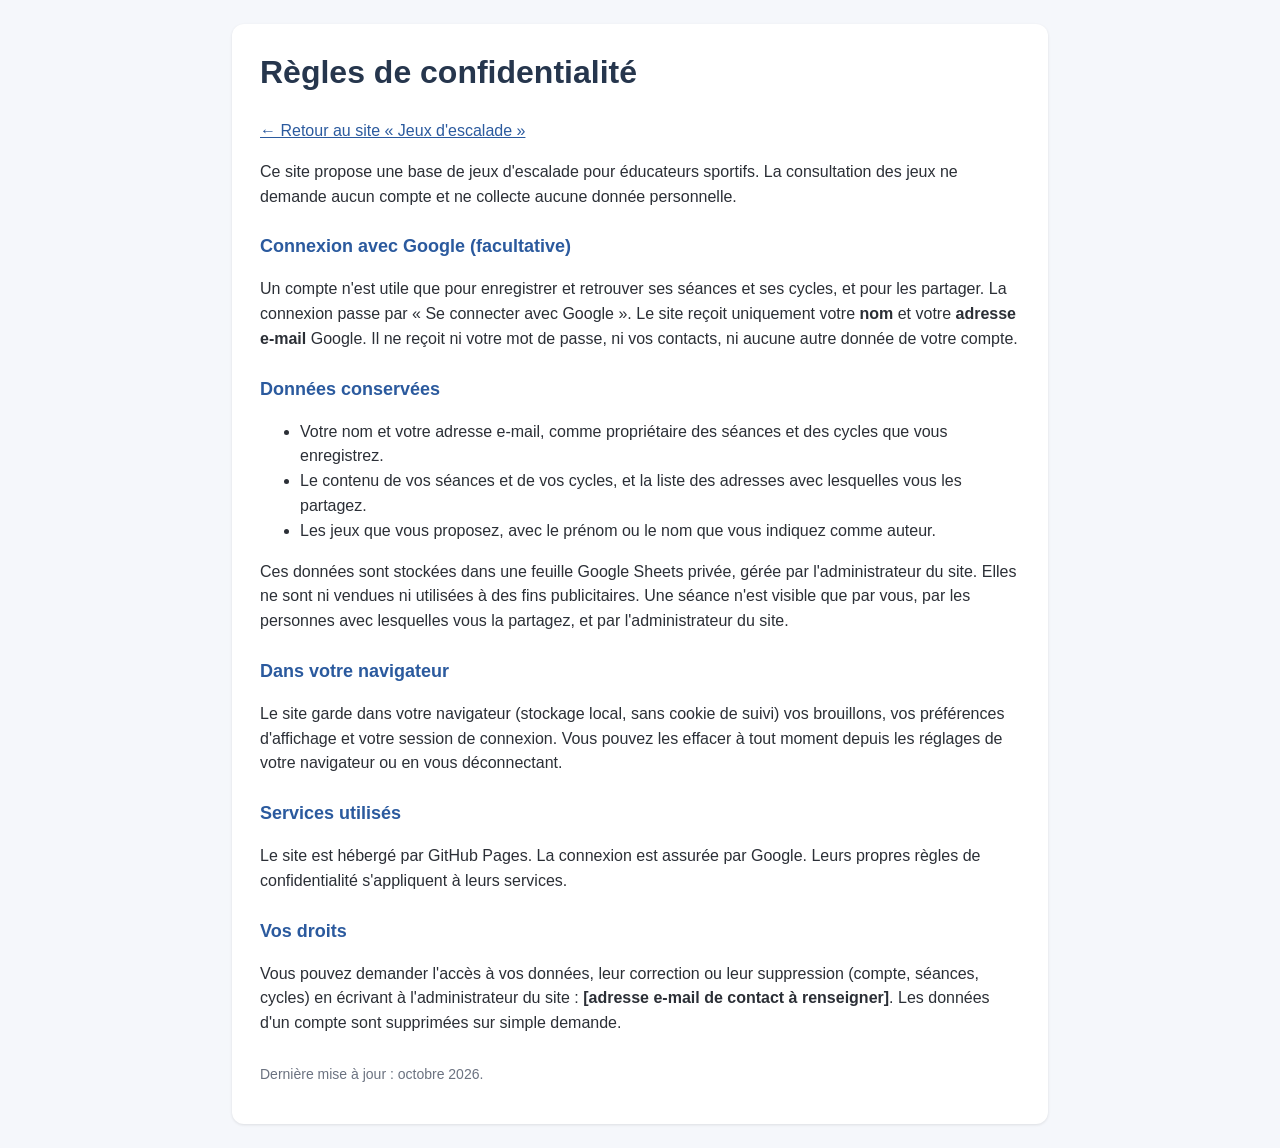
==== confidentialite.html @ f407435d "Site v41" ====
<!doctype html>
<html lang="fr">
<head>
<meta charset="utf-8">
<meta name="viewport" content="width=device-width,initial-scale=1">
<title>Confidentialité — Jeux d'escalade</title>
<style>
  body{font:16px/1.55 Calibri,Carlito,Arial,sans-serif;color:#2B2F36;background:#F5F7FB;margin:0;padding:24px 16px}
  main{max-width:760px;margin:0 auto;background:#fff;border-radius:12px;padding:24px 28px;box-shadow:0 1px 3px rgba(0,0,0,.1)}
  h1{margin-top:0;color:#26364D} h2{color:#2B5A9E;font-size:18px;margin-top:24px}
  a{color:#2B5A9E}
</style>
</head>
<body>
<main>
<h1>Règles de confidentialité</h1>
<p><a href="./">← Retour au site « Jeux d'escalade »</a></p>
<p>Ce site propose une base de jeux d'escalade pour éducateurs sportifs. La consultation des jeux ne demande aucun compte et ne collecte aucune donnée personnelle.</p>

<h2>Connexion avec Google (facultative)</h2>
<p>Un compte n'est utile que pour enregistrer et retrouver ses séances et ses cycles, et pour les partager. La connexion passe par « Se connecter avec Google ». Le site reçoit uniquement votre <b>nom</b> et votre <b>adresse e-mail</b> Google. Il ne reçoit ni votre mot de passe, ni vos contacts, ni aucune autre donnée de votre compte.</p>

<h2>Données conservées</h2>
<ul>
  <li>Votre nom et votre adresse e-mail, comme propriétaire des séances et des cycles que vous enregistrez.</li>
  <li>Le contenu de vos séances et de vos cycles, et la liste des adresses avec lesquelles vous les partagez.</li>
  <li>Les jeux que vous proposez, avec le prénom ou le nom que vous indiquez comme auteur.</li>
</ul>
<p>Ces données sont stockées dans une feuille Google Sheets privée, gérée par l'administrateur du site. Elles ne sont ni vendues ni utilisées à des fins publicitaires. Une séance n'est visible que par vous, par les personnes avec lesquelles vous la partagez, et par l'administrateur du site.</p>

<h2>Dans votre navigateur</h2>
<p>Le site garde dans votre navigateur (stockage local, sans cookie de suivi) vos brouillons, vos préférences d'affichage et votre session de connexion. Vous pouvez les effacer à tout moment depuis les réglages de votre navigateur ou en vous déconnectant.</p>

<h2>Services utilisés</h2>
<p>Le site est hébergé par GitHub Pages. La connexion est assurée par Google. Leurs propres règles de confidentialité s'appliquent à leurs services.</p>

<h2>Vos droits</h2>
<p>Vous pouvez demander l'accès à vos données, leur correction ou leur suppression (compte, séances, cycles) en écrivant à l'administrateur du site : <b id="contact">[adresse e-mail de contact à renseigner]</b>. Les données d'un compte sont supprimées sur simple demande.</p>

<p style="color:#6B7280;font-size:14px;margin-top:28px">Dernière mise à jour : octobre 2026.</p>
</main>
</body>
</html>
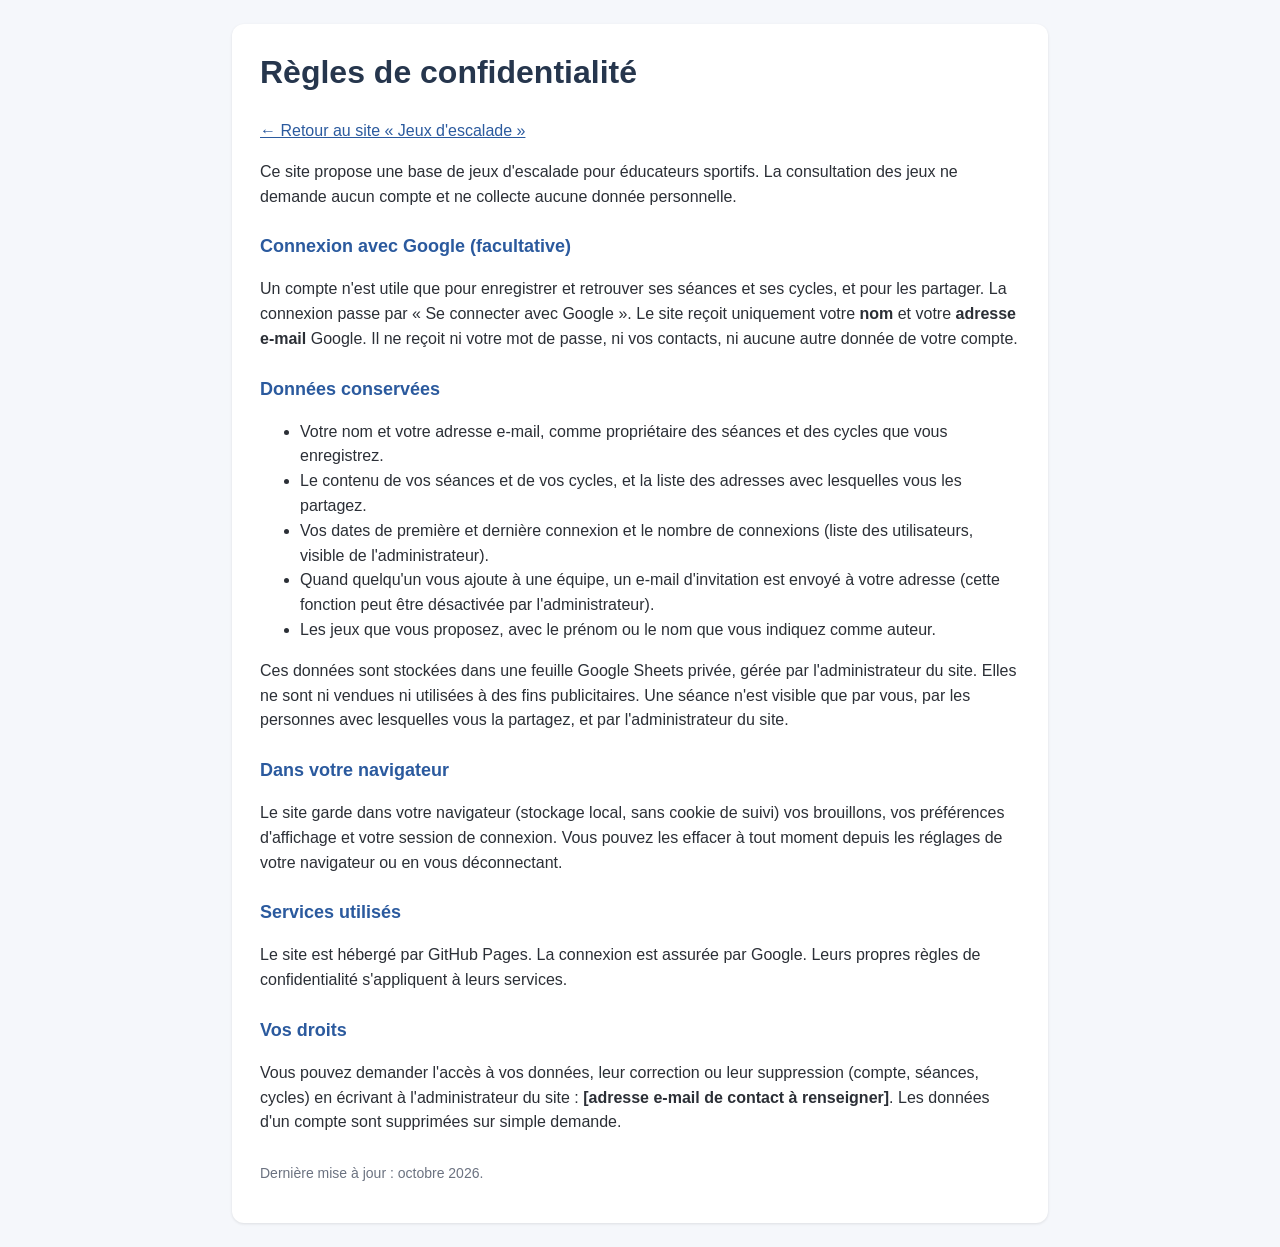
==== commit 88b9b0c7: "Site v45" ====
--- a/confidentialite.html
+++ b/confidentialite.html
@@ -24,6 +24,8 @@
 <ul>
   <li>Votre nom et votre adresse e-mail, comme propriétaire des séances et des cycles que vous enregistrez.</li>
   <li>Le contenu de vos séances et de vos cycles, et la liste des adresses avec lesquelles vous les partagez.</li>
+  <li>Vos dates de première et dernière connexion et le nombre de connexions (liste des utilisateurs, visible de l'administrateur).</li>
+  <li>Quand quelqu'un vous ajoute à une équipe, un e-mail d'invitation est envoyé à votre adresse (cette fonction peut être désactivée par l'administrateur).</li>
   <li>Les jeux que vous proposez, avec le prénom ou le nom que vous indiquez comme auteur.</li>
 </ul>
 <p>Ces données sont stockées dans une feuille Google Sheets privée, gérée par l'administrateur du site. Elles ne sont ni vendues ni utilisées à des fins publicitaires. Une séance n'est visible que par vous, par les personnes avec lesquelles vous la partagez, et par l'administrateur du site.</p>
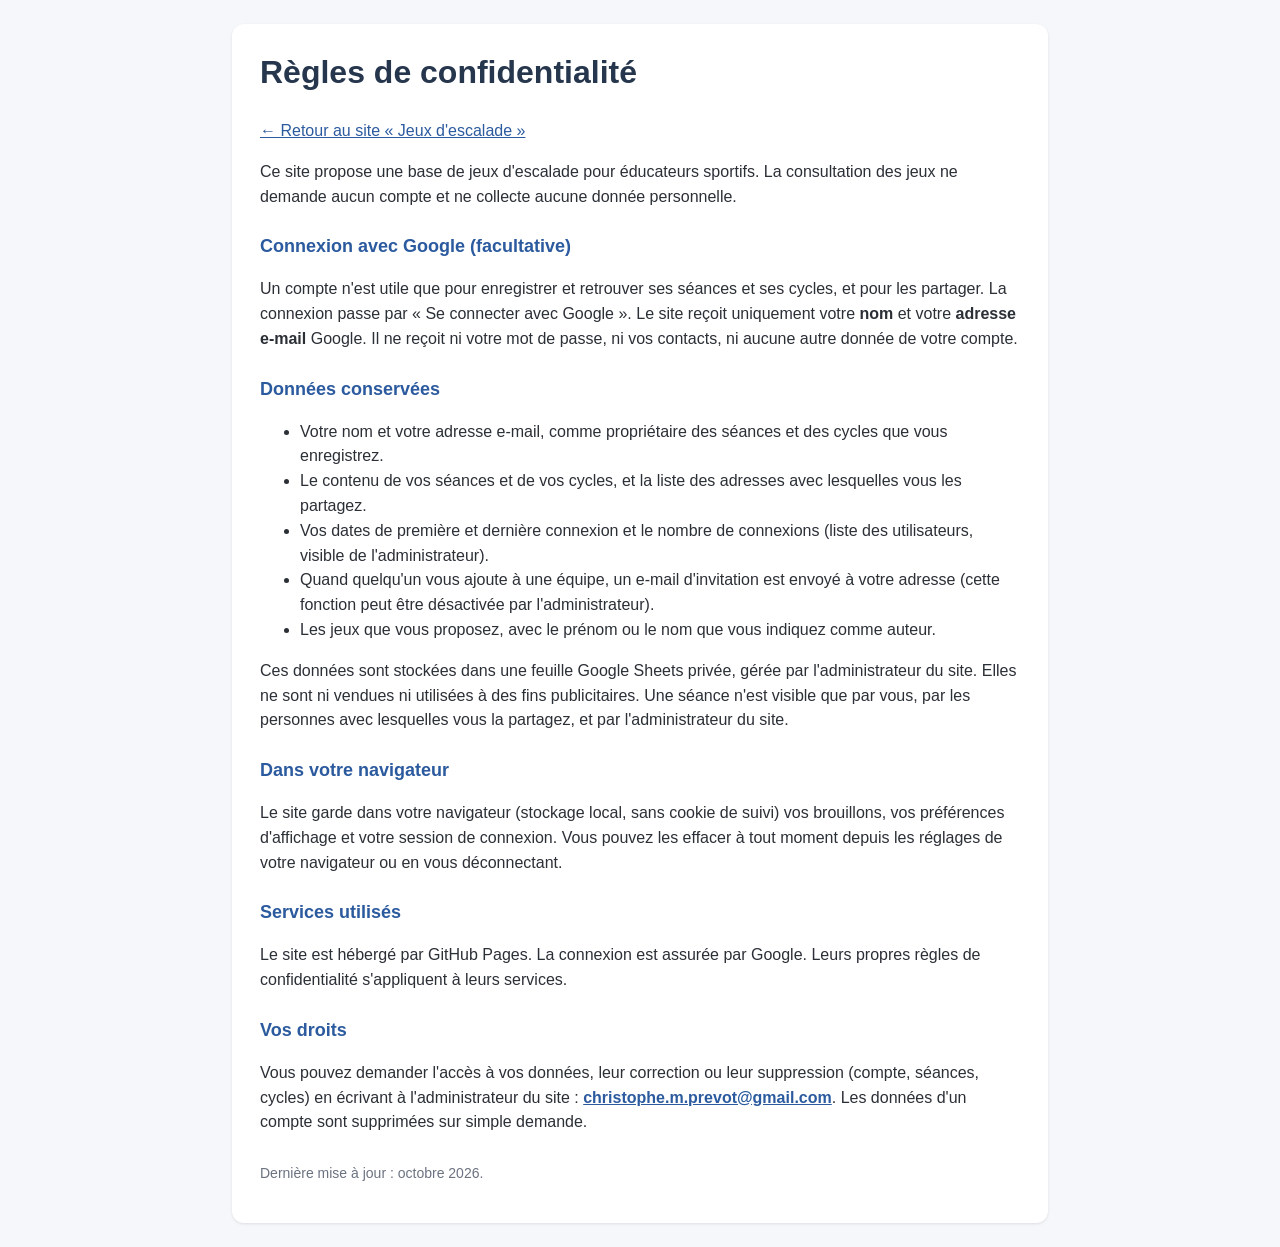
==== commit c4a6a664: "Site v56" ====
--- a/confidentialite.html
+++ b/confidentialite.html
@@ -37,7 +37,7 @@
 <p>Le site est hébergé par GitHub Pages. La connexion est assurée par Google. Leurs propres règles de confidentialité s'appliquent à leurs services.</p>
 
 <h2>Vos droits</h2>
-<p>Vous pouvez demander l'accès à vos données, leur correction ou leur suppression (compte, séances, cycles) en écrivant à l'administrateur du site : <b id="contact">[adresse e-mail de contact à renseigner]</b>. Les données d'un compte sont supprimées sur simple demande.</p>
+<p>Vous pouvez demander l'accès à vos données, leur correction ou leur suppression (compte, séances, cycles) en écrivant à l'administrateur du site : <b id="contact"><a href="mailto:christophe.m.prevot@gmail.com">christophe.m.prevot@gmail.com</a></b>. Les données d'un compte sont supprimées sur simple demande.</p>
 
 <p style="color:#6B7280;font-size:14px;margin-top:28px">Dernière mise à jour : octobre 2026.</p>
 </main>
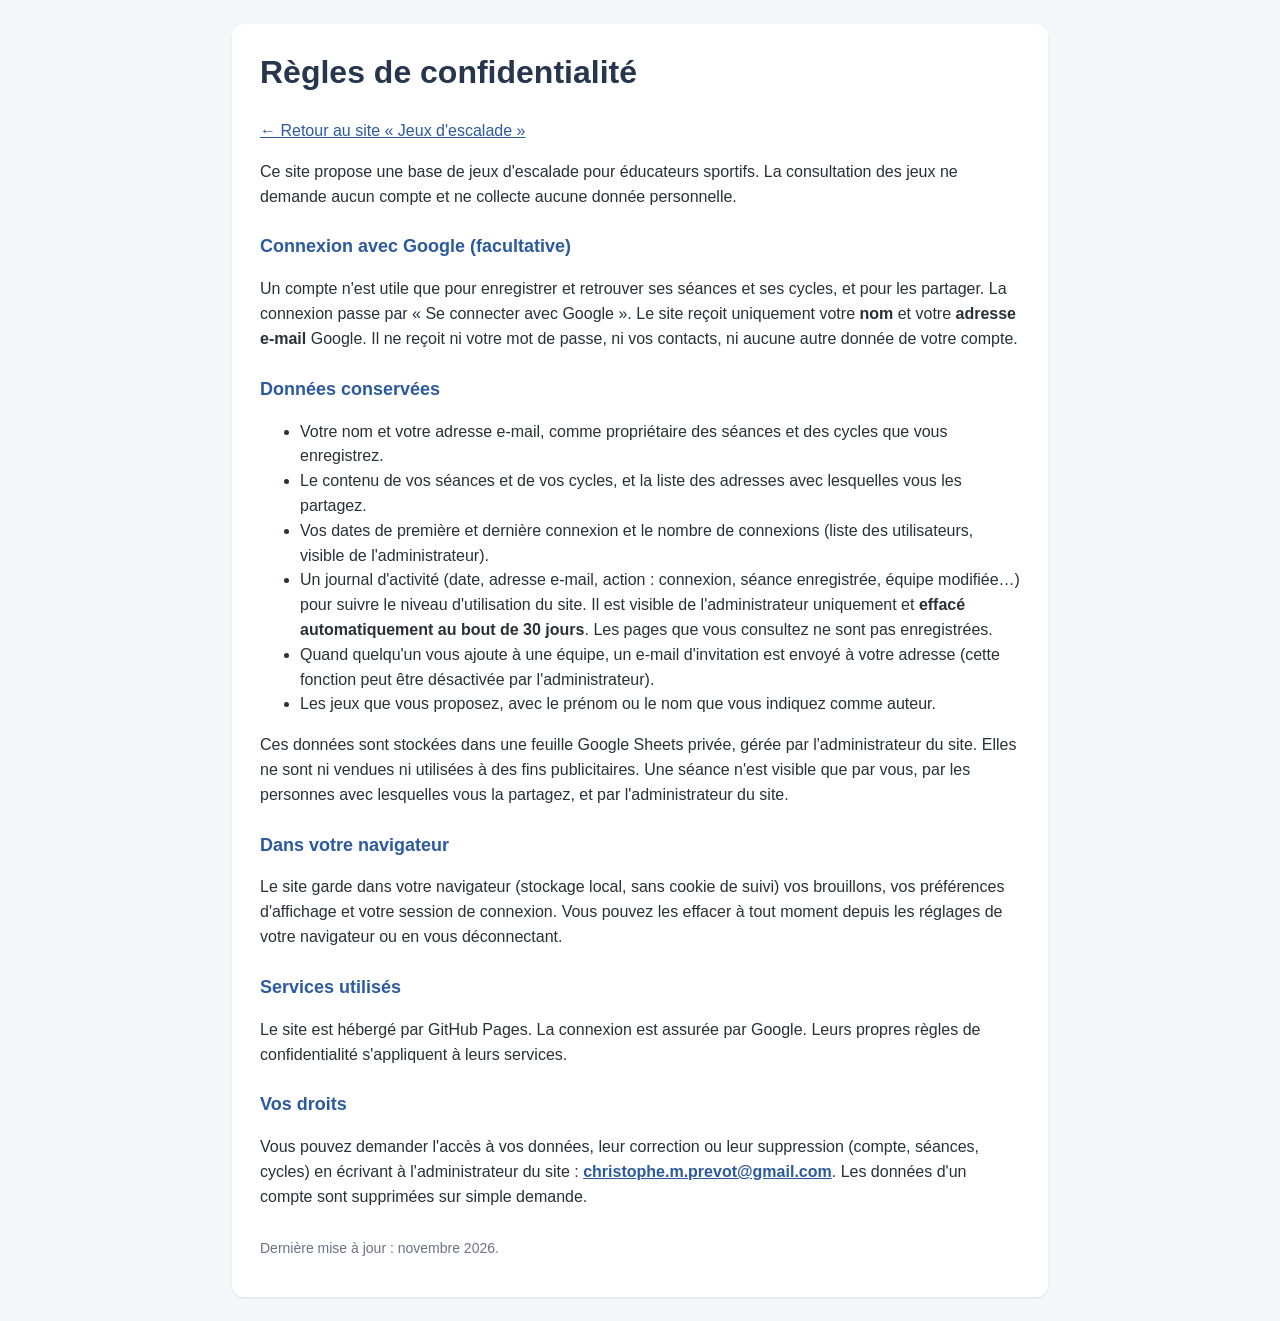
==== commit b66710dc: "Site v65" ====
--- a/confidentialite.html
+++ b/confidentialite.html
@@ -25,6 +25,7 @@
   <li>Votre nom et votre adresse e-mail, comme propriétaire des séances et des cycles que vous enregistrez.</li>
   <li>Le contenu de vos séances et de vos cycles, et la liste des adresses avec lesquelles vous les partagez.</li>
   <li>Vos dates de première et dernière connexion et le nombre de connexions (liste des utilisateurs, visible de l'administrateur).</li>
+  <li>Un journal d'activité (date, adresse e-mail, action : connexion, séance enregistrée, équipe modifiée…) pour suivre le niveau d'utilisation du site. Il est visible de l'administrateur uniquement et <b>effacé automatiquement au bout de 30 jours</b>. Les pages que vous consultez ne sont pas enregistrées.</li>
   <li>Quand quelqu'un vous ajoute à une équipe, un e-mail d'invitation est envoyé à votre adresse (cette fonction peut être désactivée par l'administrateur).</li>
   <li>Les jeux que vous proposez, avec le prénom ou le nom que vous indiquez comme auteur.</li>
 </ul>
@@ -39,7 +40,7 @@
 <h2>Vos droits</h2>
 <p>Vous pouvez demander l'accès à vos données, leur correction ou leur suppression (compte, séances, cycles) en écrivant à l'administrateur du site : <b id="contact"><a href="mailto:christophe.m.prevot@gmail.com">christophe.m.prevot@gmail.com</a></b>. Les données d'un compte sont supprimées sur simple demande.</p>
 
-<p style="color:#6B7280;font-size:14px;margin-top:28px">Dernière mise à jour : octobre 2026.</p>
+<p style="color:#6B7280;font-size:14px;margin-top:28px">Dernière mise à jour : novembre 2026.</p>
 </main>
 </body>
 </html>
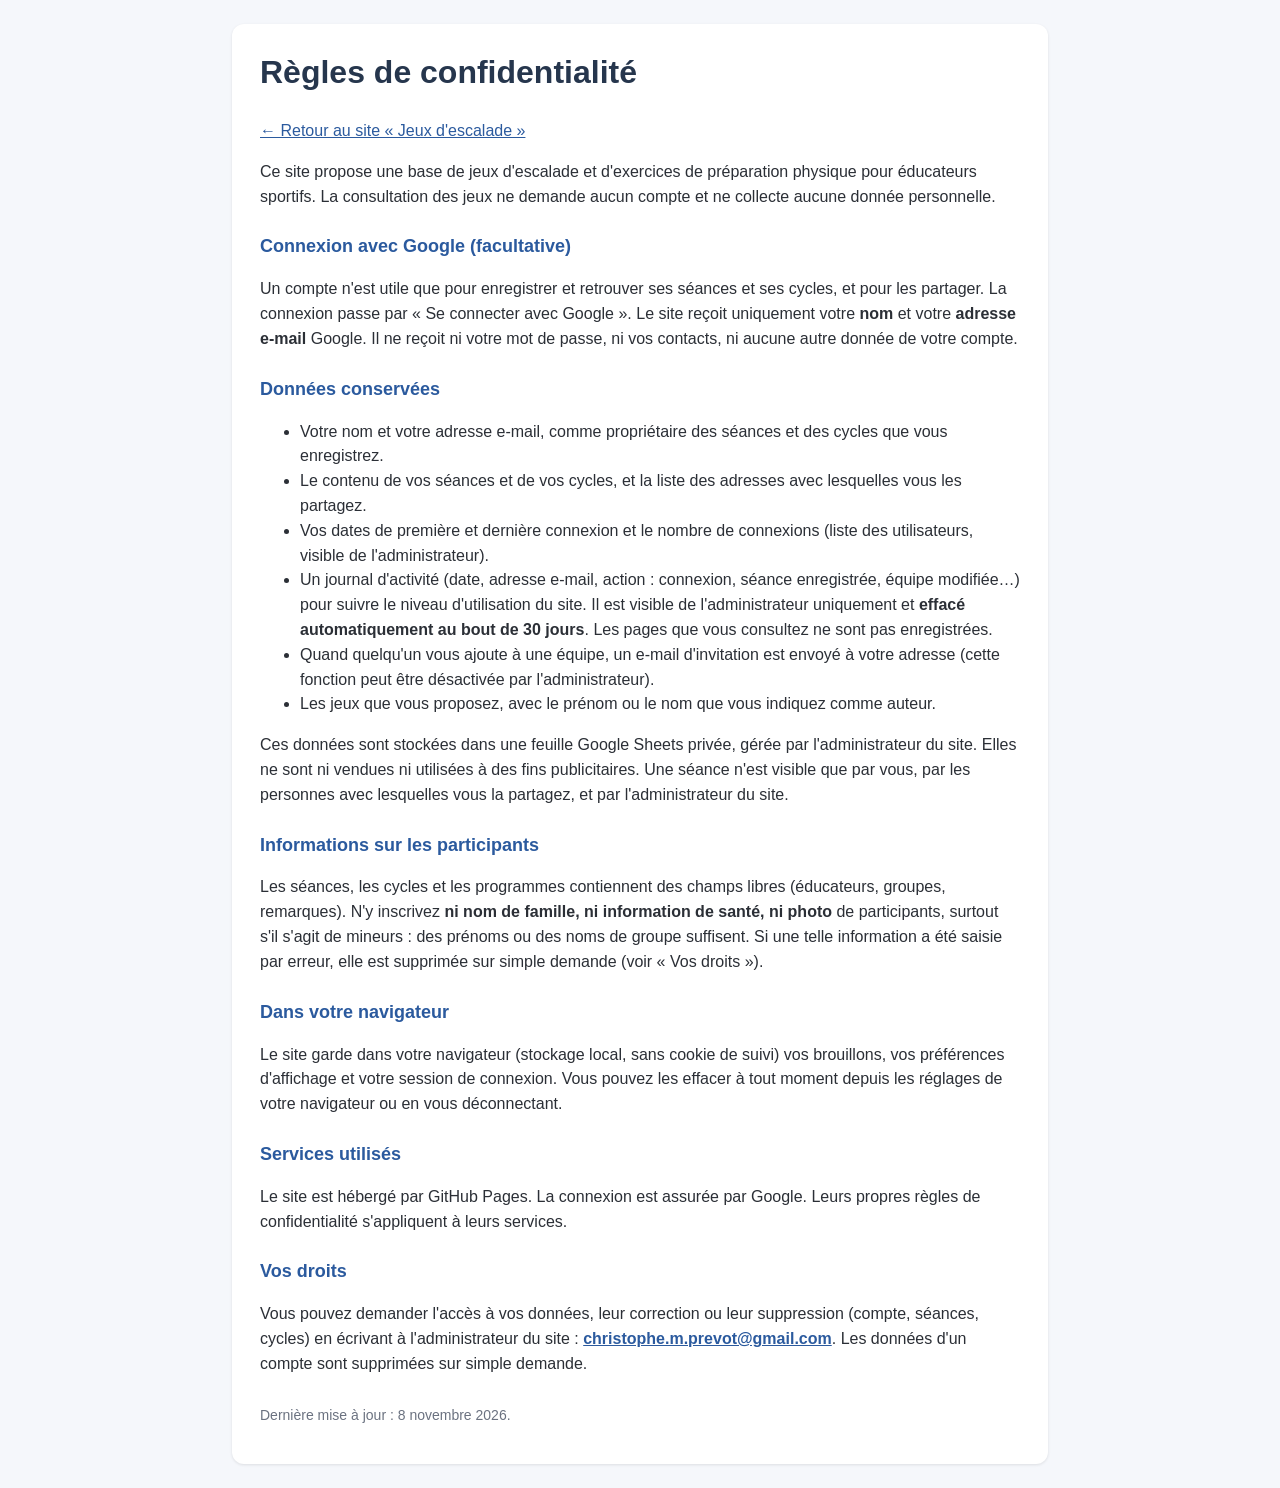
==== commit c26d15f1: "Site v93" ====
--- a/confidentialite.html
+++ b/confidentialite.html
@@ -15,7 +15,7 @@
 <main>
 <h1>Règles de confidentialité</h1>
 <p><a href="./">← Retour au site « Jeux d'escalade »</a></p>
-<p>Ce site propose une base de jeux d'escalade pour éducateurs sportifs. La consultation des jeux ne demande aucun compte et ne collecte aucune donnée personnelle.</p>
+<p>Ce site propose une base de jeux d'escalade et d'exercices de préparation physique pour éducateurs sportifs. La consultation des jeux ne demande aucun compte et ne collecte aucune donnée personnelle.</p>
 
 <h2>Connexion avec Google (facultative)</h2>
 <p>Un compte n'est utile que pour enregistrer et retrouver ses séances et ses cycles, et pour les partager. La connexion passe par « Se connecter avec Google ». Le site reçoit uniquement votre <b>nom</b> et votre <b>adresse e-mail</b> Google. Il ne reçoit ni votre mot de passe, ni vos contacts, ni aucune autre donnée de votre compte.</p>
@@ -31,6 +31,9 @@
 </ul>
 <p>Ces données sont stockées dans une feuille Google Sheets privée, gérée par l'administrateur du site. Elles ne sont ni vendues ni utilisées à des fins publicitaires. Une séance n'est visible que par vous, par les personnes avec lesquelles vous la partagez, et par l'administrateur du site.</p>
 
+<h2>Informations sur les participants</h2>
+<p>Les séances, les cycles et les programmes contiennent des champs libres (éducateurs, groupes, remarques). N'y inscrivez <b>ni nom de famille, ni information de santé, ni photo</b> de participants, surtout s'il s'agit de mineurs : des prénoms ou des noms de groupe suffisent. Si une telle information a été saisie par erreur, elle est supprimée sur simple demande (voir « Vos droits »).</p>
+
 <h2>Dans votre navigateur</h2>
 <p>Le site garde dans votre navigateur (stockage local, sans cookie de suivi) vos brouillons, vos préférences d'affichage et votre session de connexion. Vous pouvez les effacer à tout moment depuis les réglages de votre navigateur ou en vous déconnectant.</p>
 
@@ -40,7 +43,7 @@
 <h2>Vos droits</h2>
 <p>Vous pouvez demander l'accès à vos données, leur correction ou leur suppression (compte, séances, cycles) en écrivant à l'administrateur du site : <b id="contact"><a href="mailto:christophe.m.prevot@gmail.com">christophe.m.prevot@gmail.com</a></b>. Les données d'un compte sont supprimées sur simple demande.</p>
 
-<p style="color:#6B7280;font-size:14px;margin-top:28px">Dernière mise à jour : novembre 2026.</p>
+<p style="color:#6B7280;font-size:14px;margin-top:28px">Dernière mise à jour : 8 novembre 2026.</p>
 </main>
 </body>
 </html>
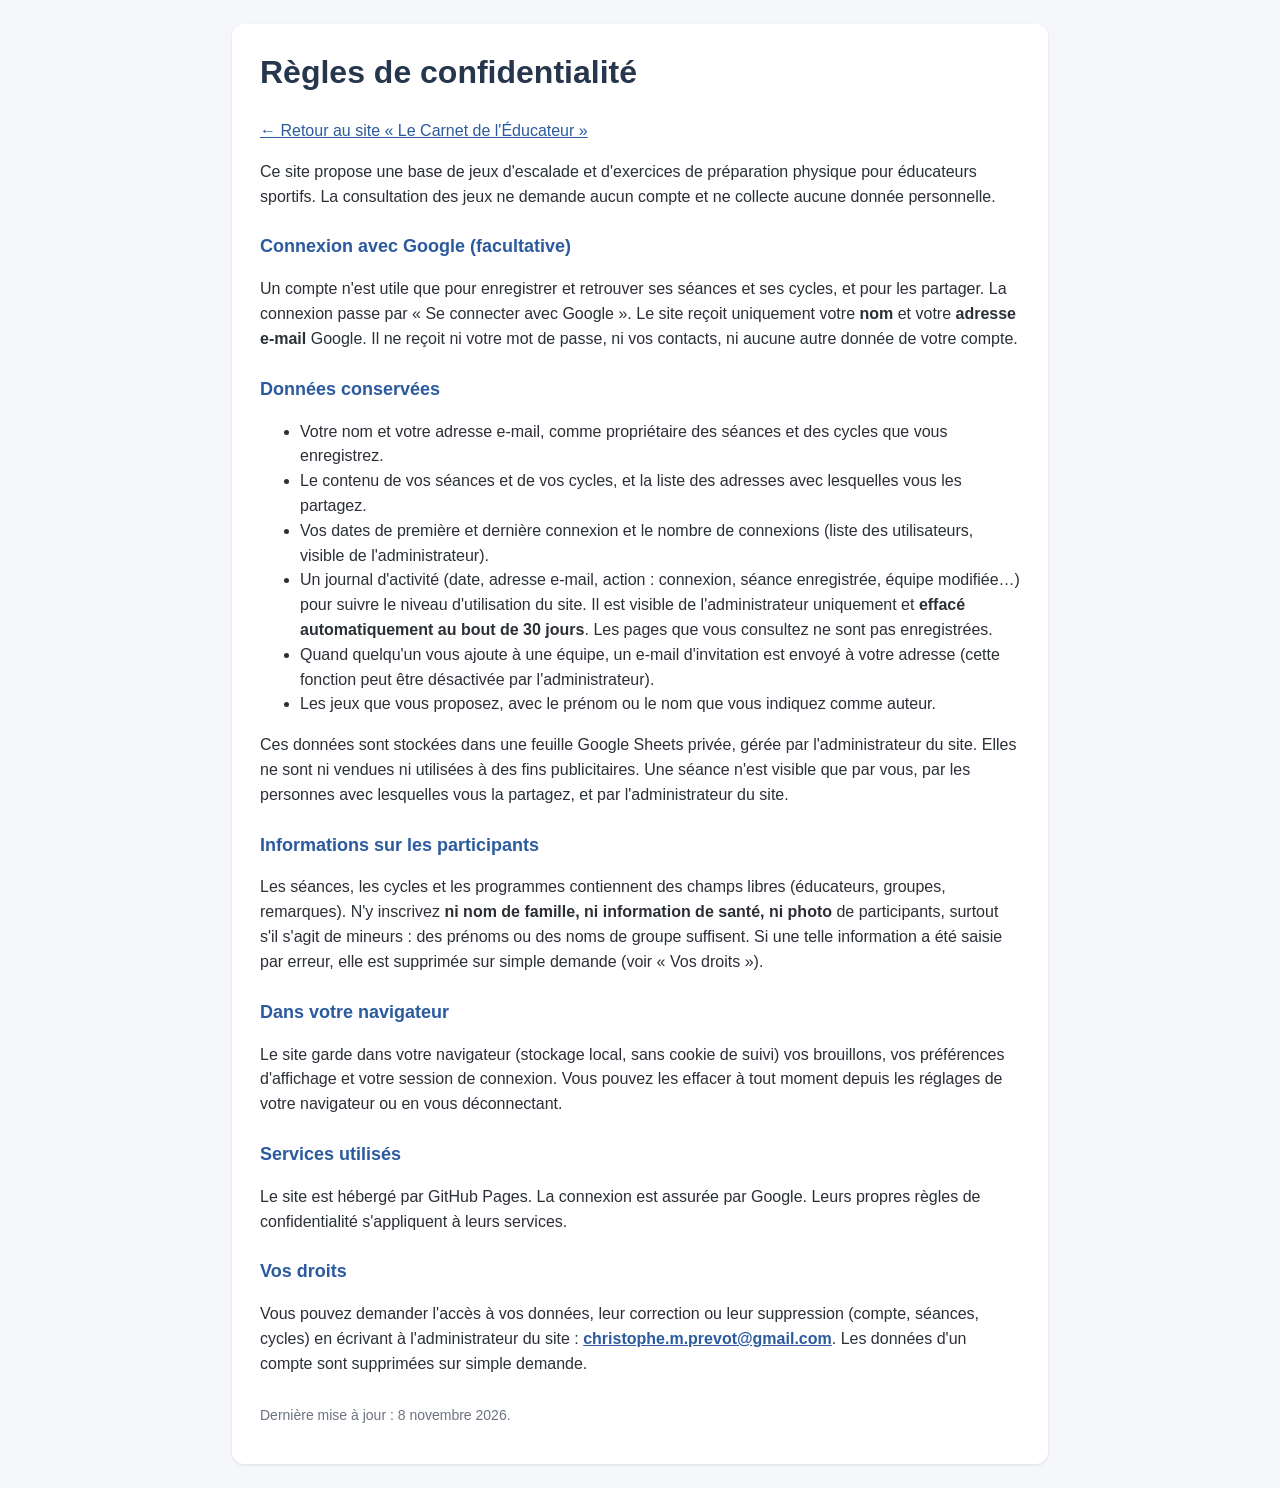
==== commit ec4d5c69: "Site v123" ====
--- a/confidentialite.html
+++ b/confidentialite.html
@@ -3,7 +3,7 @@
 <head>
 <meta charset="utf-8">
 <meta name="viewport" content="width=device-width,initial-scale=1">
-<title>Confidentialité — Jeux d'escalade</title>
+<title>Confidentialité — Le Carnet de l'Éducateur</title>
 <style>
   body{font:16px/1.55 Calibri,Carlito,Arial,sans-serif;color:#2B2F36;background:#F5F7FB;margin:0;padding:24px 16px}
   main{max-width:760px;margin:0 auto;background:#fff;border-radius:12px;padding:24px 28px;box-shadow:0 1px 3px rgba(0,0,0,.1)}
@@ -14,7 +14,7 @@
 <body>
 <main>
 <h1>Règles de confidentialité</h1>
-<p><a href="./">← Retour au site « Jeux d'escalade »</a></p>
+<p><a href="./">← Retour au site « Le Carnet de l'Éducateur »</a></p>
 <p>Ce site propose une base de jeux d'escalade et d'exercices de préparation physique pour éducateurs sportifs. La consultation des jeux ne demande aucun compte et ne collecte aucune donnée personnelle.</p>
 
 <h2>Connexion avec Google (facultative)</h2>
